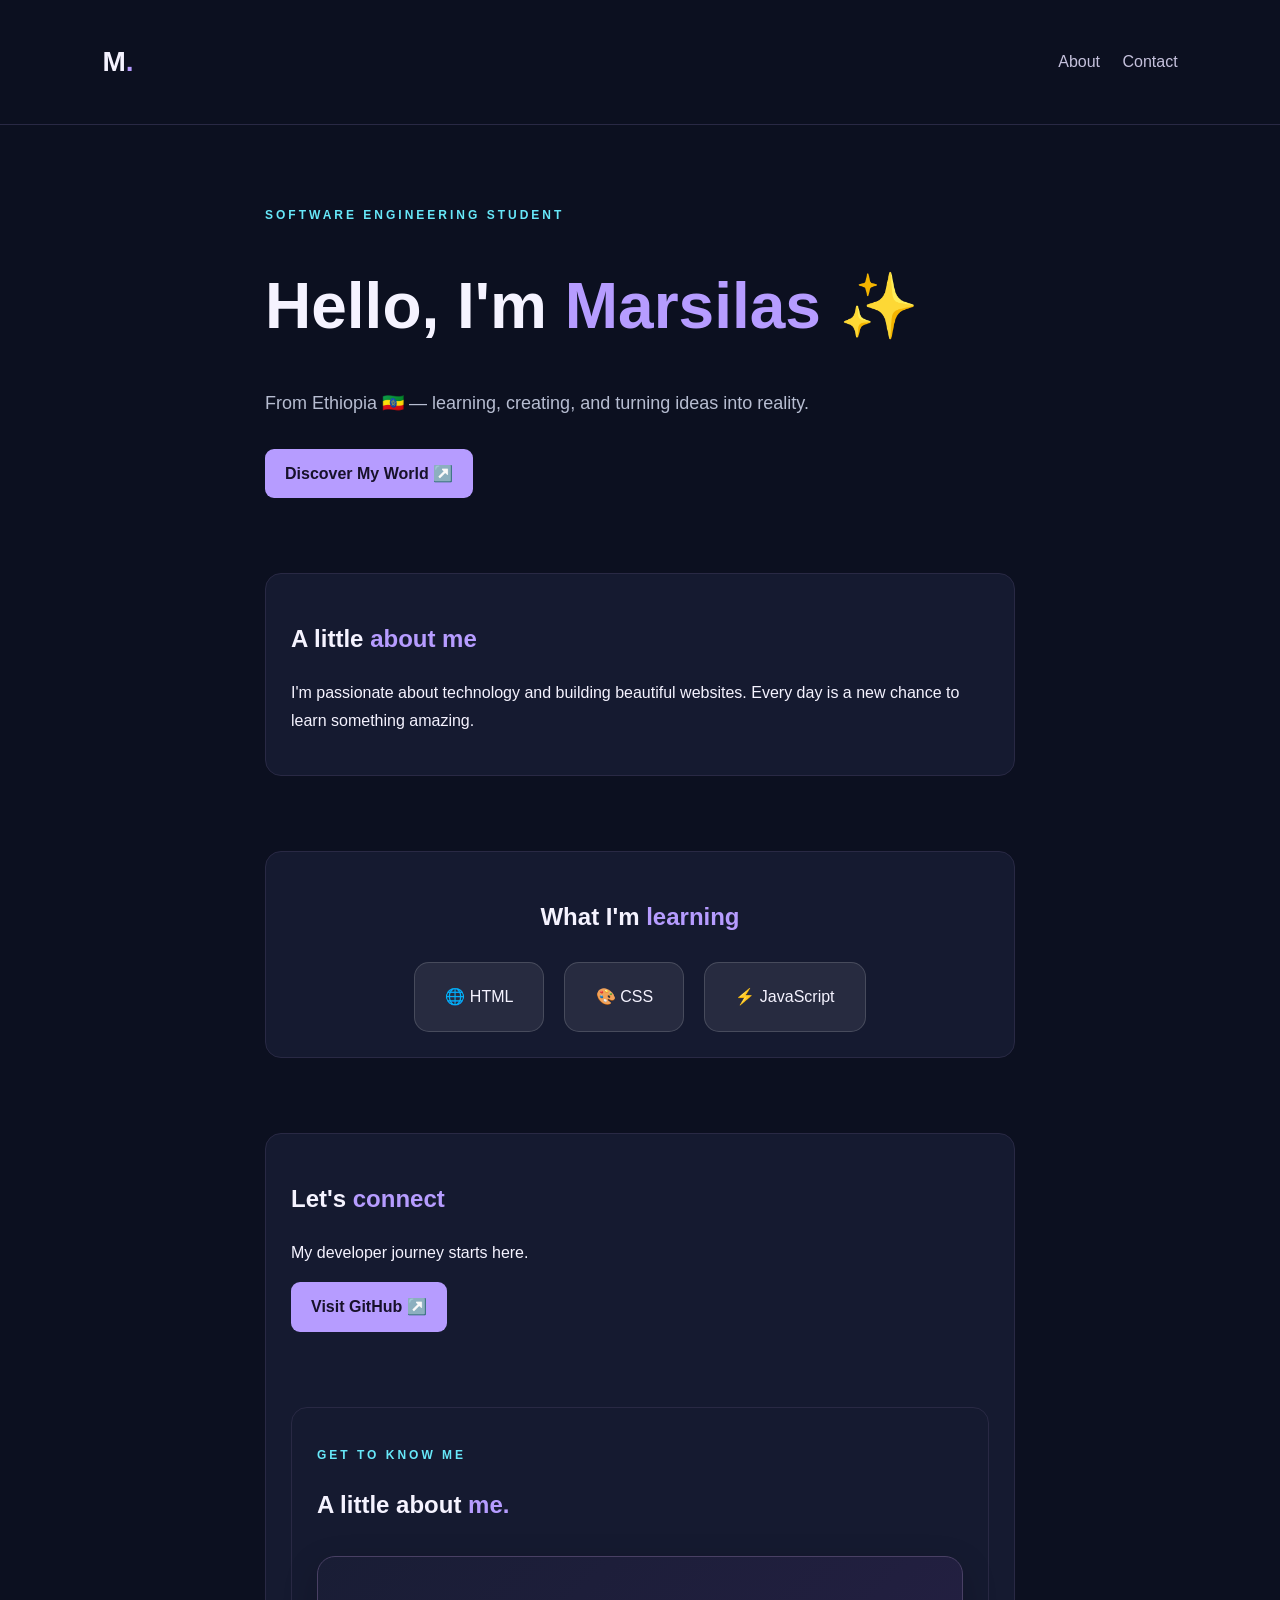
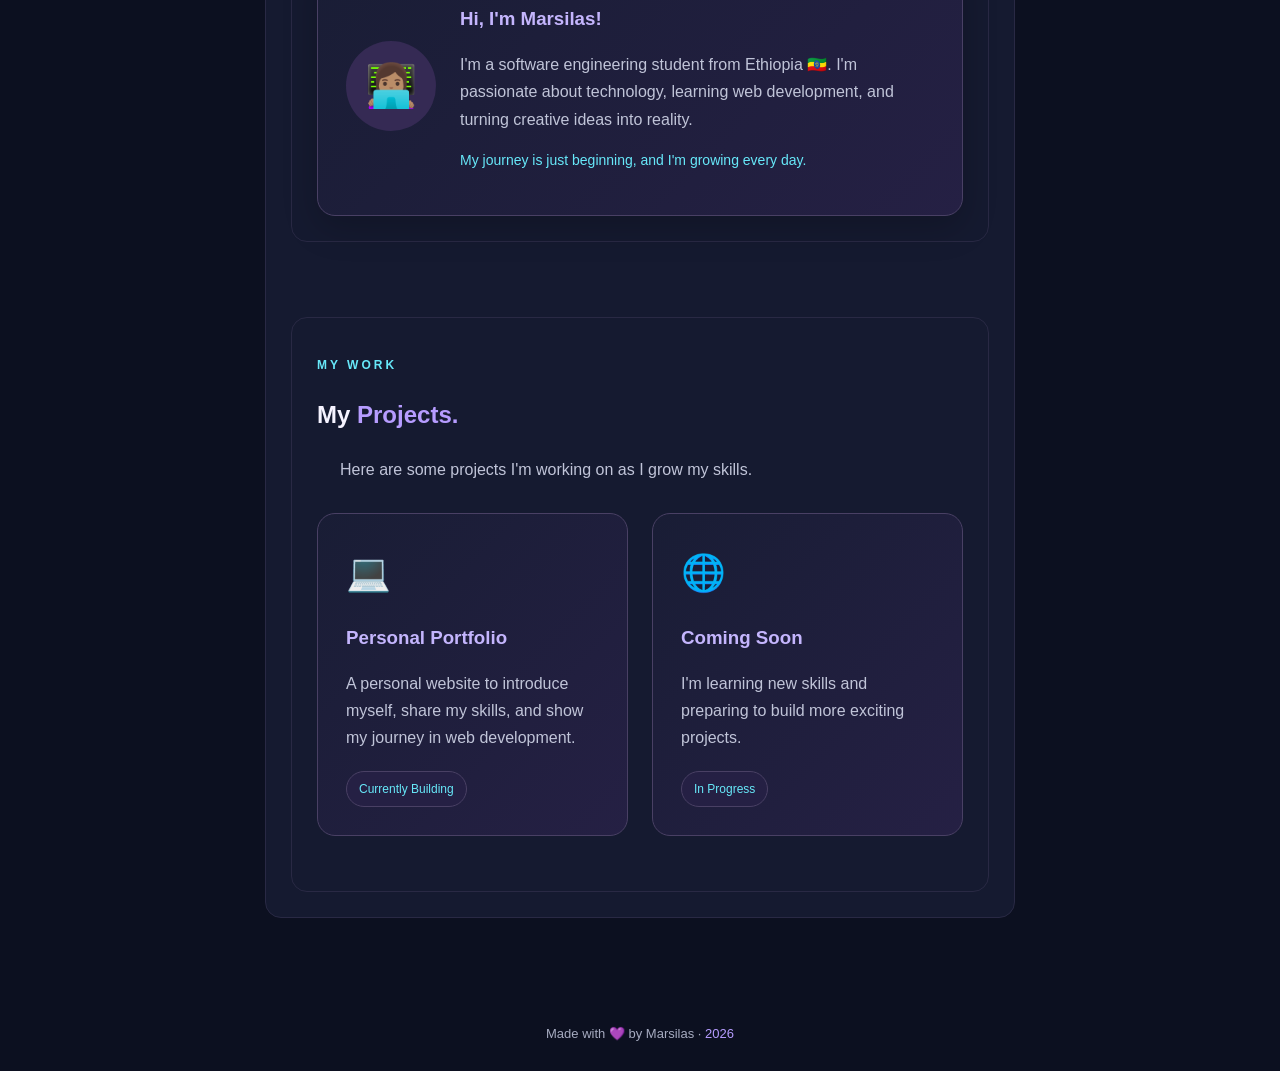
==== index.html @ 1a70fd98 "day 4: improve skills section" ====
<!DOCTYPE html>
<html lang="en">
<head>
  <meta charset="UTF-8">
  <meta name="viewport" content="width=device-width, initial-scale=1.0">
  <title>My Portfolio</title>
  <link rel="stylesheet" href="style.css">
  <script src="script.js" defer></script>
</head>
<body>
  <nav>
    <h2>M<span>.</span></h2>
    <div><a href="#about">About</a> <a href="#contact">Contact</a></div>
  </nav>

  <main>
    <p class="tag">SOFTWARE ENGINEERING STUDENT</p>
    <h1>Hello, I'm <span>Marsilas</span> ✨</h1>
    <p class="intro">From Ethiopia 🇪🇹 — learning, creating, and turning ideas into reality.</p>
    <a class="button" href="#about">Discover My World ↗️</a>

    <section id="about">
      <h2>A little <span>about me</span></h2>
      <p>I'm passionate about technology and building beautiful websites. Every day is a new chance to learn something amazing.</p>
    </section>

    <section id="skills">
      <h2>What I'm <span>learning</span></h2>
      <div class="skills">
        <div>🌐 HTML</div>
        <div>🎨 CSS</div>
        <div>⚡️ JavaScript</div>
      </div>
    </section>

    <section id="contact">
      <h2>Let's <span>connect</span></h2>
      <p>My developer journey starts here.</p>
      <a class="button" href="https://github.com/">Visit GitHub ↗️</a>
    
    <section class="section" id="about">
  <p class="tag">GET TO KNOW ME</p>
  <h2>A little about <span>me.</span></h2>

  <div class="about-card">
    <div class="profile-icon">👩🏽‍💻</div>

    <div>
      <h3>Hi, I'm Marsilas!</h3>
      <p>
        I'm a software engineering student from Ethiopia 🇪🇹.
        I'm passionate about technology, learning web development,
        and turning creative ideas into reality.
      </p>
      <p class="about-note">
        My journey is just beginning, and I'm growing every day.
      </p>
    </div>
  </div>
</section>
<section class="section" id="projects"> 
  <p class="tag">MY WORK</p>
  <h2>My <span>Projects.</span></h2>
  <p class="section-description">
    Here are some projects I'm working on as I grow my skills.
  </p>

  <div class="projects-container">
    <div class="project-card">
      <div class="project-icon">💻</div>
      <h3>Personal Portfolio</h3>
      <p>
        A personal website to introduce myself,
        share my skills, and show my journey in web development.
      </p>
      <span class="project-status">Currently Building</span>
    </div>

    <div class="project-card">
      <div class="project-icon">🌐</div>
      <h3>Coming Soon</h3>
      <p>
        I'm learning new skills and preparing
        to build more exciting projects.
      </p>
      <span class="project-status">In Progress</span>
    </div>
  </div>
</section>

  </main>

  <footer>Made with 💜 by Marsilas · <span id="year"></span></footer>
</body>
</html>
---- style.css ----
* { box-sizing: border-box; }

body {
  margin: 0;
  font-family: Arial, sans-serif;
  background: #0c1020;
  color: #f5f3ff;
  line-height: 1.7;
}

nav {
  display: flex;
  justify-content: space-between;
  align-items: center;
  padding: 15px 8%;
  border-bottom: 1px solid #292944;
}

nav h2 { font-size: 28px; }
nav a { color: #c5c1dc; margin-left: 18px; text-decoration: none; }

span { color: #b69cff; }

main {
  max-width: 800px;
  margin: 80px auto;
  padding: 0 25px;
}

.tag {
  color: #67e8f9;
  letter-spacing: 3px;
  font-size: 12px;
  font-weight: bold;
}

h1 { font-size: clamp(38px, 7vw, 64px); line-height: 1.2; }

.intro { color: #b7bdd1; font-size: 18px; margin-bottom: 30px; }

.button {
  display: inline-block;
  background: #b69cff;
  color: #17112a;
  padding: 11px 20px;
  border-radius: 9px;
  text-decoration: none;
  font-weight: bold;
}

section {
  margin-top: 75px;
  padding: 25px;
  background: #151a30;
  border: 1px solid #292944;
  border-radius: 16px;
}

.skills { display: flex; flex-wrap: wrap; gap: 12px; }

.skills div {
  background: #25223f;
  padding: 12px 18px;
  border-radius: 10px;
}

footer {
  text-align: center;
  padding: 25px;
  color: #a6abc0;
  font-size: 13px;
}

a:hover { opacity: 0.8; }

@media (max-width: 480px) {
  nav { padding: 12px 5%; }
  nav a { margin-left: 8px; }
  main { margin-top: 55px; }
}
.about-card {
  display: flex;
  align-items: center;
  gap: 24px;
  max-width: 720px;
  margin: 30px auto 0;
  padding: 28px;
  text-align: left;
  background: linear-gradient(135deg, #191d35, #252044);
  border: 1px solid #494064;
  border-radius: 18px;
  box-shadow: 0 12px 35px #0003;
}

.profile-icon {
  min-width: 90px;
  height: 90px;
  display: grid;
  place-items: center;
  background: #352a54;
  border-radius: 50%;
  font-size: 42px;
}

.about-card h3 {
  margin-bottom: 10px;
  color: #c4b5fd;
}

.about-card p {
  color: #c0c4d8;
}

.about-card .about-note {
  margin-top: 12px;
  color: #67e8f9;
  font-size: 14px;
}

@media (max-width: 500px) {
  .about-card {
    flex-direction: column;
    text-align: center;
    padding: 22px;
  }
}
/* Day 3: Projects Section */

.section-description {
  color: #c0c4d8;
  max-width: 600px;
  margin: 15px auto 30px;
  line-height: 1.7;
}

.projects-container {
  display: grid;
  grid-template-columns: repeat(2, minmax(0, 1fr));
  gap: 24px;
  max-width: 900px;
  margin: 30px auto;
}

.project-card {
  background: linear-gradient(135deg, #191d35, #252044);
  border: 1px solid #494064;
  border-radius: 18px;
  padding: 28px;
  text-align: left;
  transition: transform 0.3s ease, border-color 0.3s ease;
}

.project-card:hover {
  transform: translateY(-5px);
  border-color: #a78bfa;
}

.project-icon {
  font-size: 36px;
  margin-bottom: 18px;
}

.project-card h3 {
  color: #c4b5fd;
  margin-bottom: 12px;
}

.project-card p {
  color: #c0c4d8;
  line-height: 1.7;
  margin-bottom: 20px;
}

.project-status {
  display: inline-block;
  color: #67e8f9;
  background: #252044;
  border: 1px solid #494064;
  border-radius: 20px;
  padding: 7px 12px;
  font-size: 12px;
}
@media (max-width: 600px) {
  .projects-container {
    grid-template-columns: 1fr;
  }
}
/* Day 4: Skills Section */
#skills {
    text-align: center;
}

#skills h2 {
    margin-bottom: 25px;
}

.skills {
    display: flex;
    justify-content: center;
    flex-wrap: wrap;
    gap: 20px;
    margin-top: 25px;
}

.skills div {
    background: rgba(255, 255, 255, 0.08);
    border: 1px solid rgba(255, 255, 255, 0.15);
    border-radius: 15px;
    padding: 20px 30px;
    min-width: 120px;
    transition: transform 0.3s ease, background 0.3s ease;
}

.skills div:hover {
    transform: translateY(-5px);
    background: rgba(150, 100, 255, 0.2);
}
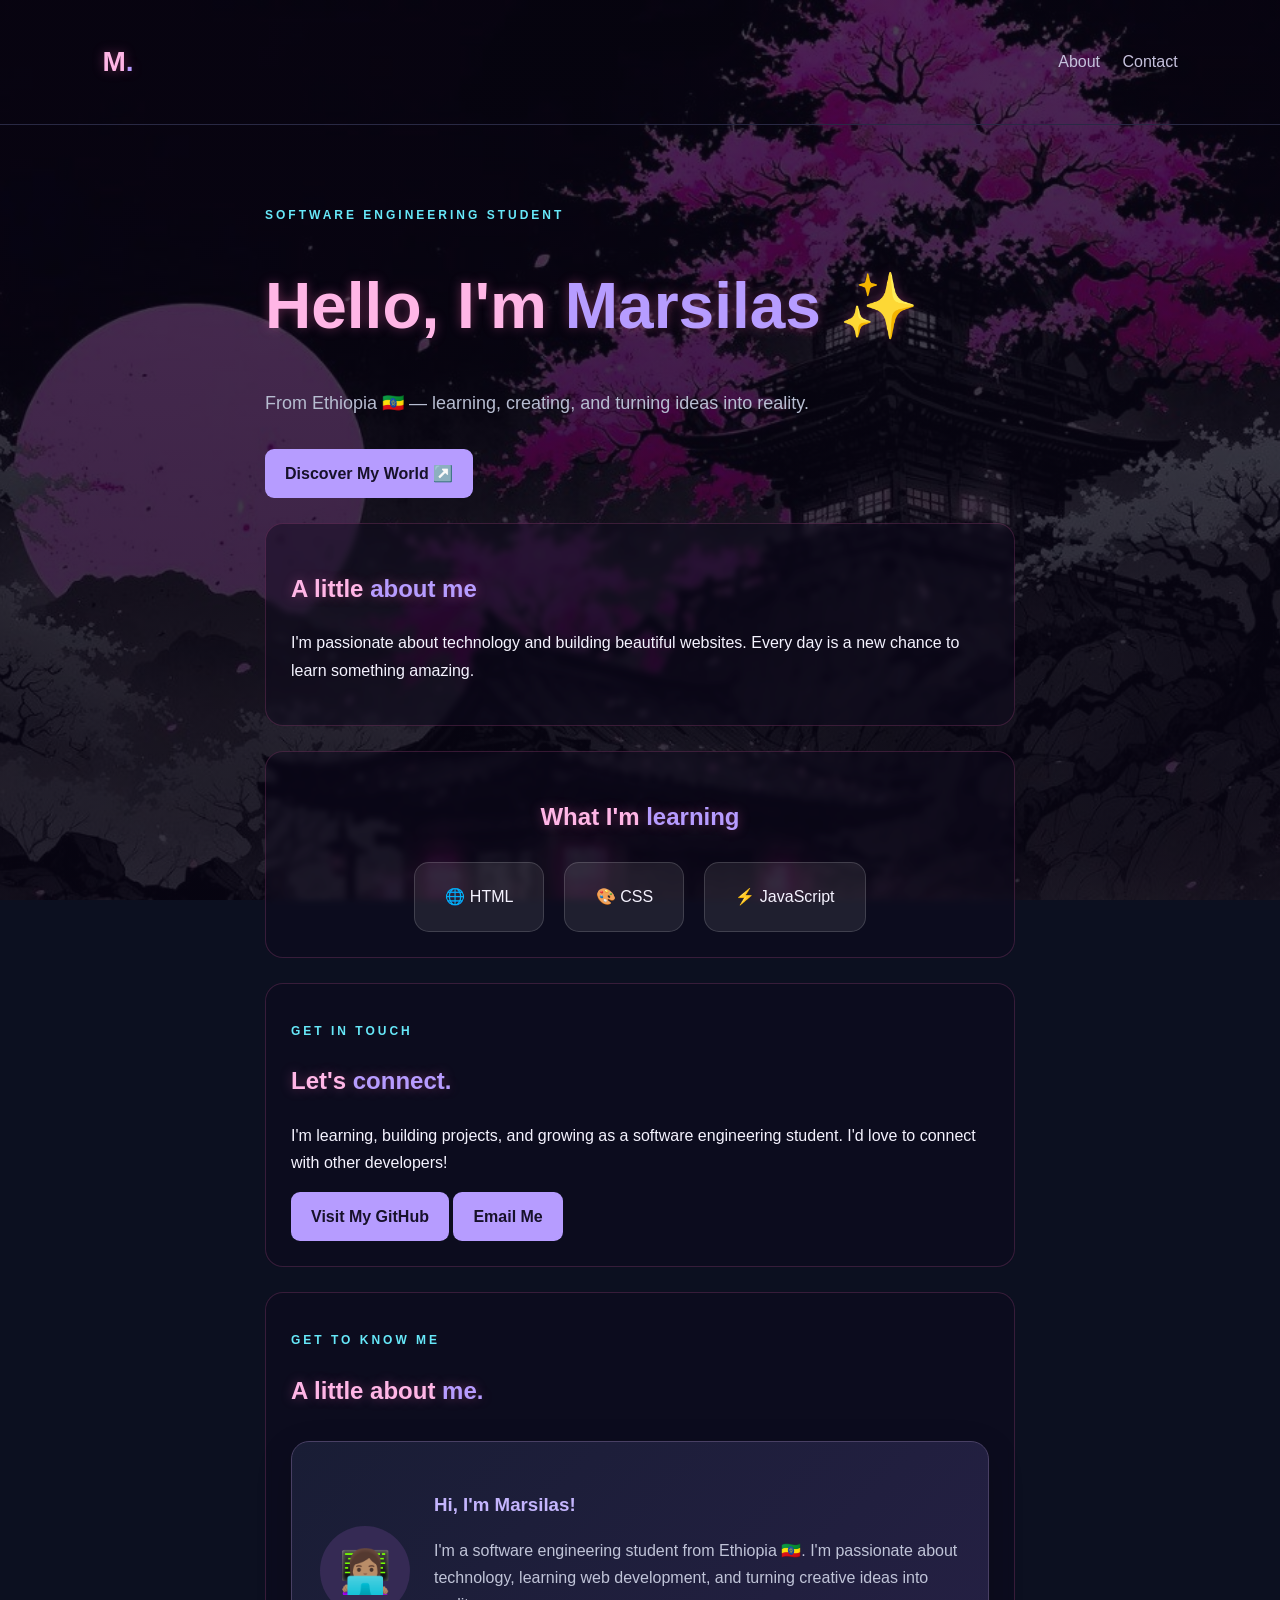
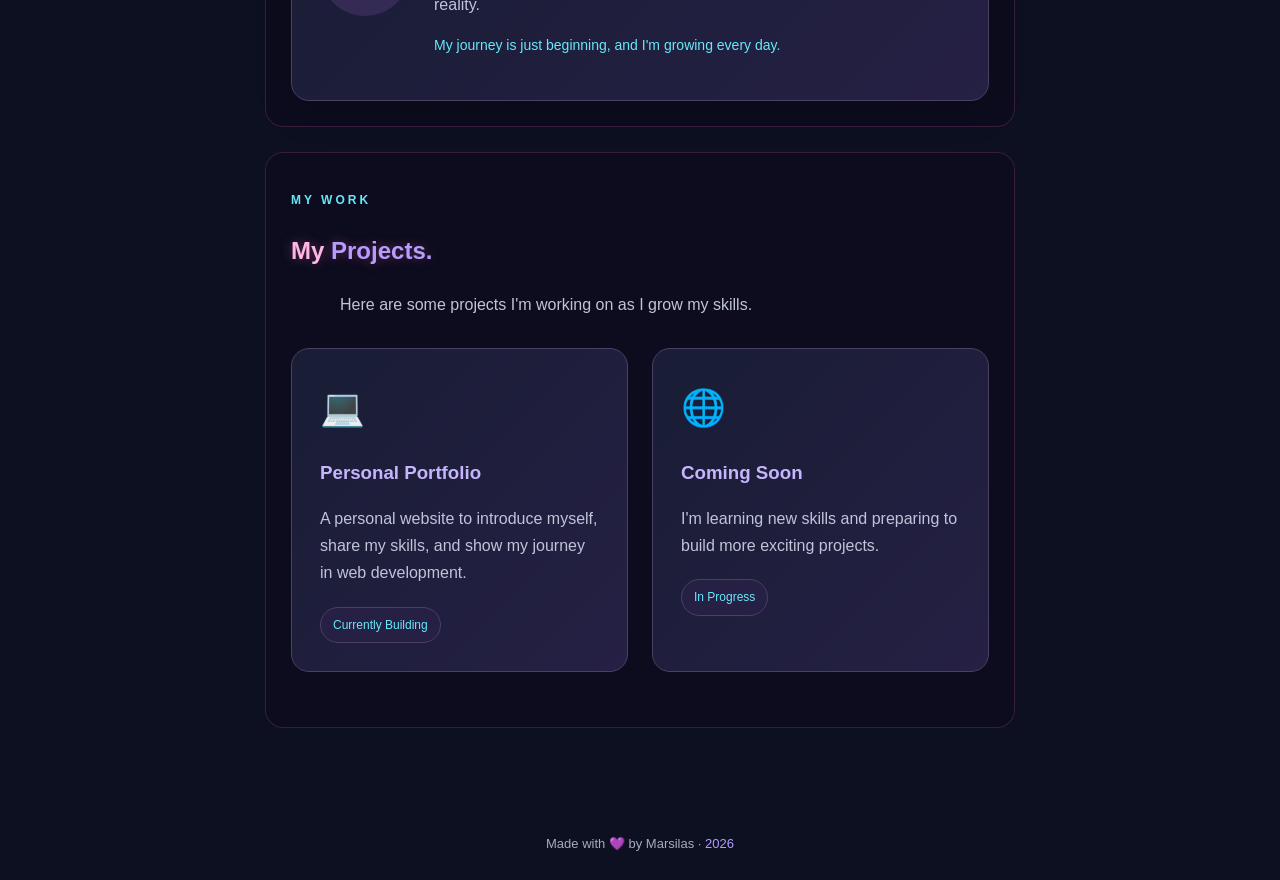
==== commit a0a46c0d: "improve contact section" ====
--- a/index.html
+++ b/index.html
@@ -33,11 +33,30 @@
       </div>
     </section>
 
-    <section id="contact">
-      <h2>Let's <span>connect</span></h2>
-      <p>My developer journey starts here.</p>
-      <a class="button" href="https://github.com/">Visit GitHub ↗️</a>
-    
+   
+<section id="contact">
+    <p class="tag">GET IN TOUCH</p>
+    <h2>Let's <span>connect.</span></h2>
+    <p>
+        I'm learning, building projects, and growing as a software
+        engineering student. I'd love to connect with other developers!
+    </p>
+
+    <div class="contact-buttons">
+        <a class="button"
+           href="https://github.com/marsilasendelibu622-oss"
+           target="_blank"
+           rel="noopener noreferrer">
+            Visit My GitHub
+        </a>
+
+        <a class="button"
+           href="mailto:marsilasrndelibu622@gmail.com">
+            Email Me
+        </a>
+    </div>
+</section>
+
     <section class="section" id="about">
   <p class="tag">GET TO KNOW ME</p>
   <h2>A little about <span>me.</span></h2>
--- a/style.css
+++ b/style.css
@@ -3,11 +3,17 @@
 body {
   margin: 0;
   font-family: Arial, sans-serif;
-  background: #0c1020;
+  background-color: #0c1020;
+  background-image:
+    linear-gradient(rgba(8, 5, 20, 0.72), rgba(8, 5, 20, 0.82)),
+    url("ii.jpg");
+  background-size: cover;
+  background-position: center;
+  background-attachment: fixed;
+  background-repeat: no-repeat;
   color: #f5f3ff;
   line-height: 1.7;
-}
-
+} 
 nav {
   display: flex;
   justify-content: space-between;
@@ -214,4 +220,18 @@
 .skills div:hover {
     transform: translateY(-5px);
     background: rgba(150, 100, 255, 0.2);
+}
+/* Day 5: Pink Moon Theme */
+section {
+    background: rgba(15, 10, 30, 0.45);
+    border: 1px solid rgba(255, 105, 180, 0.18);
+    border-radius: 18px;
+    padding: 25px;
+    margin: 25px auto;
+    backdrop-filter: blur(3px);
+}
+
+h1, h2 {
+    color: #ffb6e6;
+    text-shadow: 0 0 12px rgba(255, 105, 180, 0.35);
 }
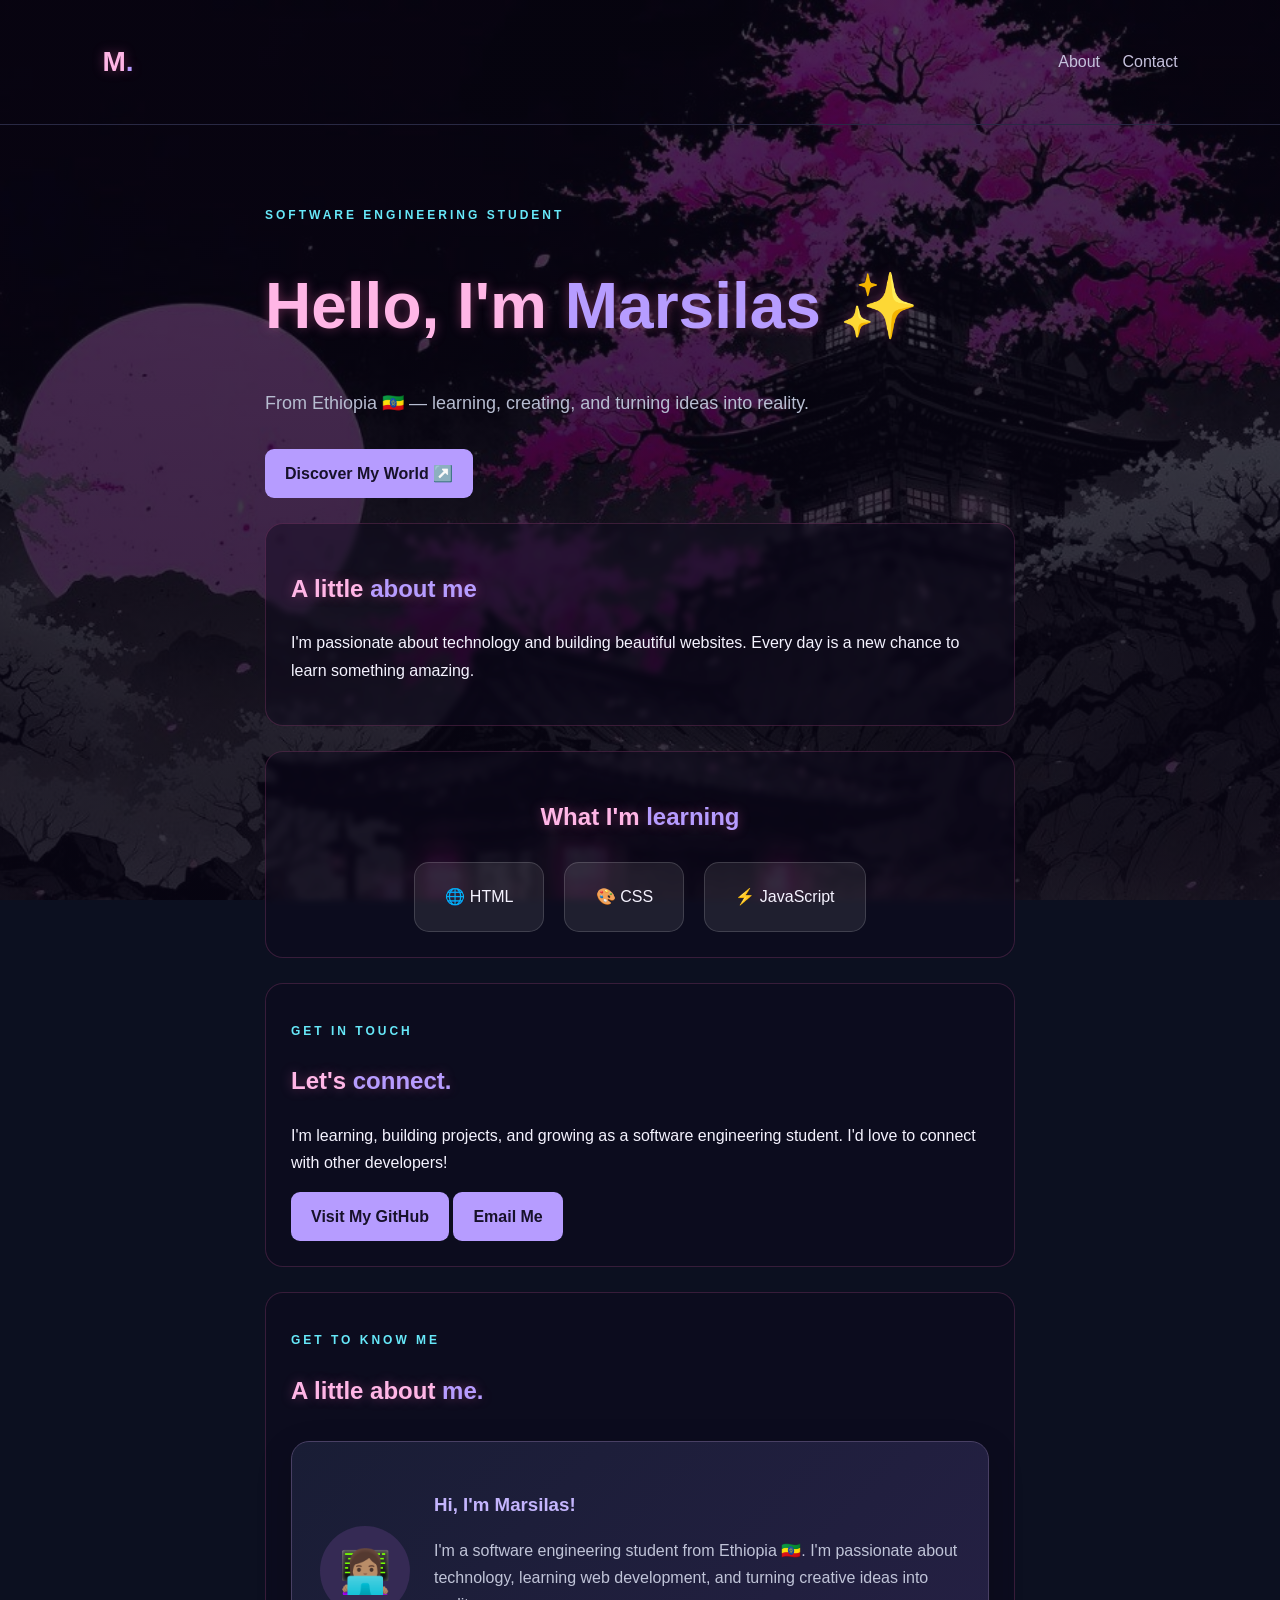
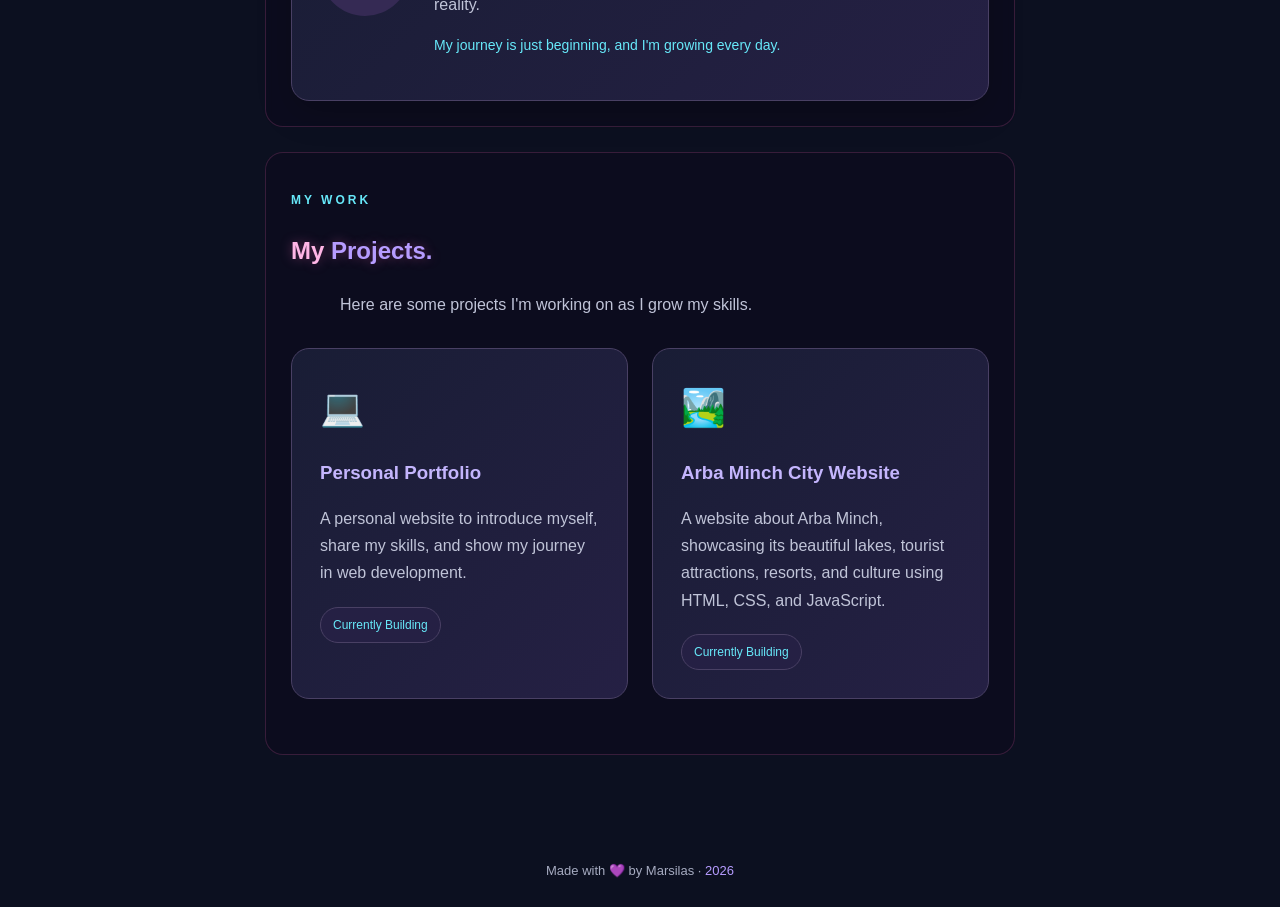
==== commit a2b2a757: "add arbaminch project to portfolio" ====
--- a/index.html
+++ b/index.html
@@ -15,7 +15,8 @@
 
   <main>
     <p class="tag">SOFTWARE ENGINEERING STUDENT</p>
-    <h1>Hello, I'm <span>Marsilas</span> ✨</h1>
+    <h1>Hello, I'm <span>Marsilas </span> </span> ✨</h1>
+   
     <p class="intro">From Ethiopia 🇪🇹 — learning, creating, and turning ideas into reality.</p>
     <a class="button" href="#about">Discover My World ↗️</a>
 
@@ -51,8 +52,7 @@
         </a>
 
         <a class="button"
-           href="mailto:marsilasrndelibu622@gmail.com">
-            Email Me
+          <a href="mailto:marsilasendelibu622@email.com">Email Me</a>
         </a>
     </div>
 </section>
@@ -95,16 +95,17 @@
       <span class="project-status">Currently Building</span>
     </div>
 
-    <div class="project-card">
-      <div class="project-icon">🌐</div>
-      <h3>Coming Soon</h3>
-      <p>
-        I'm learning new skills and preparing
-        to build more exciting projects.
-      </p>
-      <span class="project-status">In Progress</span>
-    </div>
-  </div>
+    
+<div class="project-card">
+  <div class="project-icon">🏞️</div>
+  <h3>Arba Minch City Website</h3>
+  <p>
+    A website about Arba Minch, showcasing its
+    beautiful lakes, tourist attractions, resorts,
+    and culture using HTML, CSS, and JavaScript.
+  </p>
+  <span class="project-status">Currently Building</span>
+</div>
 </section>
 
   </main>
--- a/style.css
+++ b/style.css
@@ -234,4 +234,25 @@
 h1, h2 {
     color: #ffb6e6;
     text-shadow: 0 0 12px rgba(255, 105, 180, 0.35);
-}+}
+
+/* Day 7: Mobile-friendly design */
+@media (max-width: 768px) {
+    nav {
+        flex-wrap: wrap;
+        gap: 10px;
+    }
+
+    section {
+        padding: 40px 15px;
+    }
+
+    h1 {
+        font-size: 2rem;
+    }
+
+    .project-container,
+    .skills-container {
+        grid-template-columns: 1fr;
+    }
+}
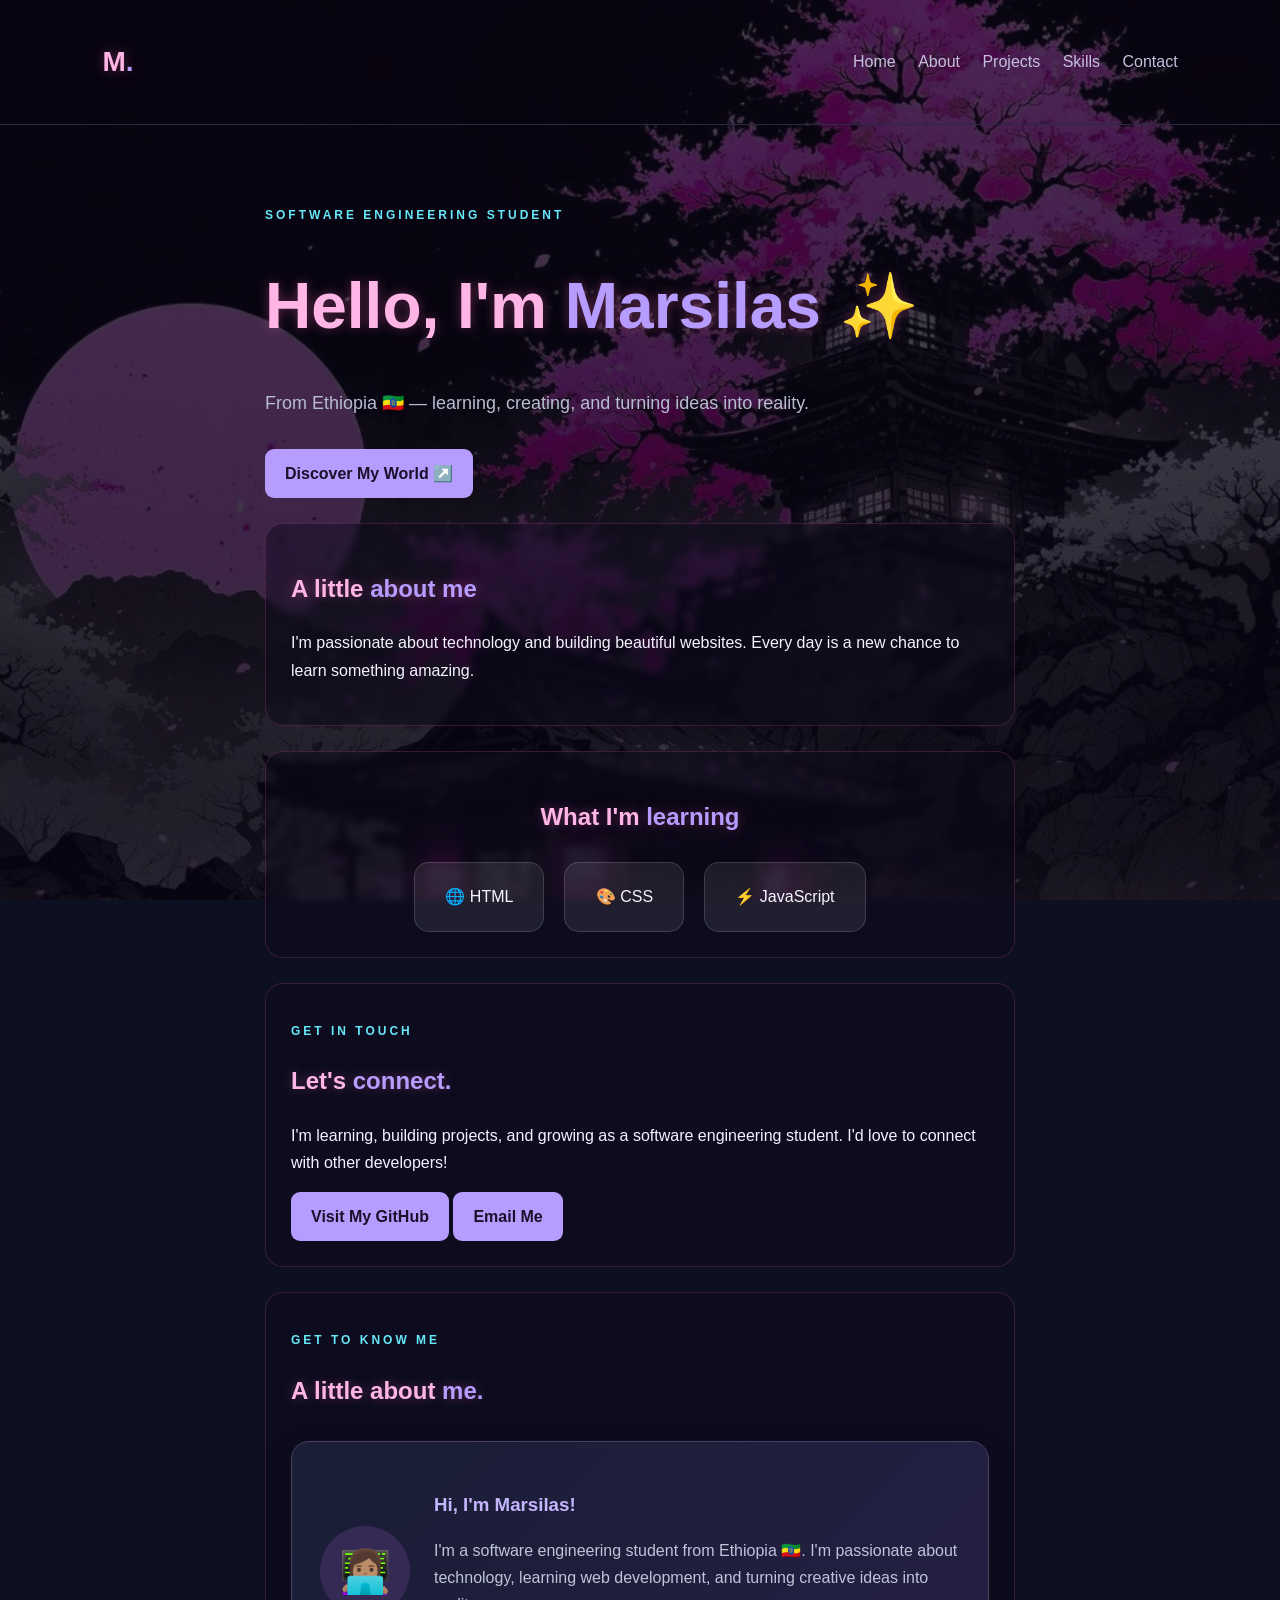
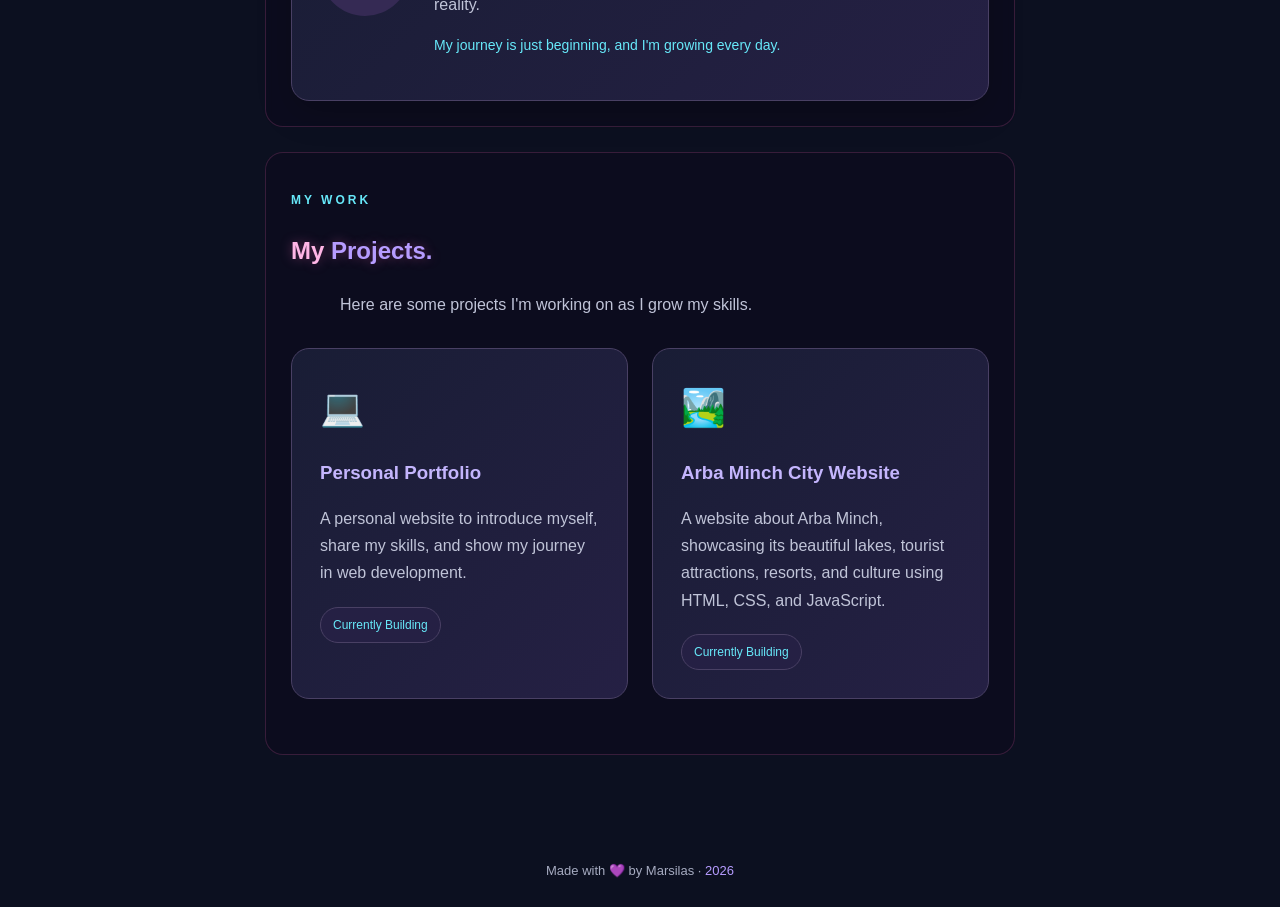
==== commit 74bb5bd7: "add separate portfolio pages" ====
--- a/index.html
+++ b/index.html
@@ -7,11 +7,20 @@
   <link rel="stylesheet" href="style.css">
   <script src="script.js" defer></script>
 </head>
+  
 <body>
-  <nav>
+<nav>
     <h2>M<span>.</span></h2>
-    <div><a href="#about">About</a> <a href="#contact">Contact</a></div>
-  </nav>
+    <div>
+        <a href="index.html">Home</a>
+        <a href="about.html">About</a>
+        <a href="projects.html">Projects</a>
+        <a href="skills.html">Skills</a>
+        <a href="contact.html">Contact</a>
+    </div>
+</nav>
+
+
 
   <main>
     <p class="tag">SOFTWARE ENGINEERING STUDENT</p>
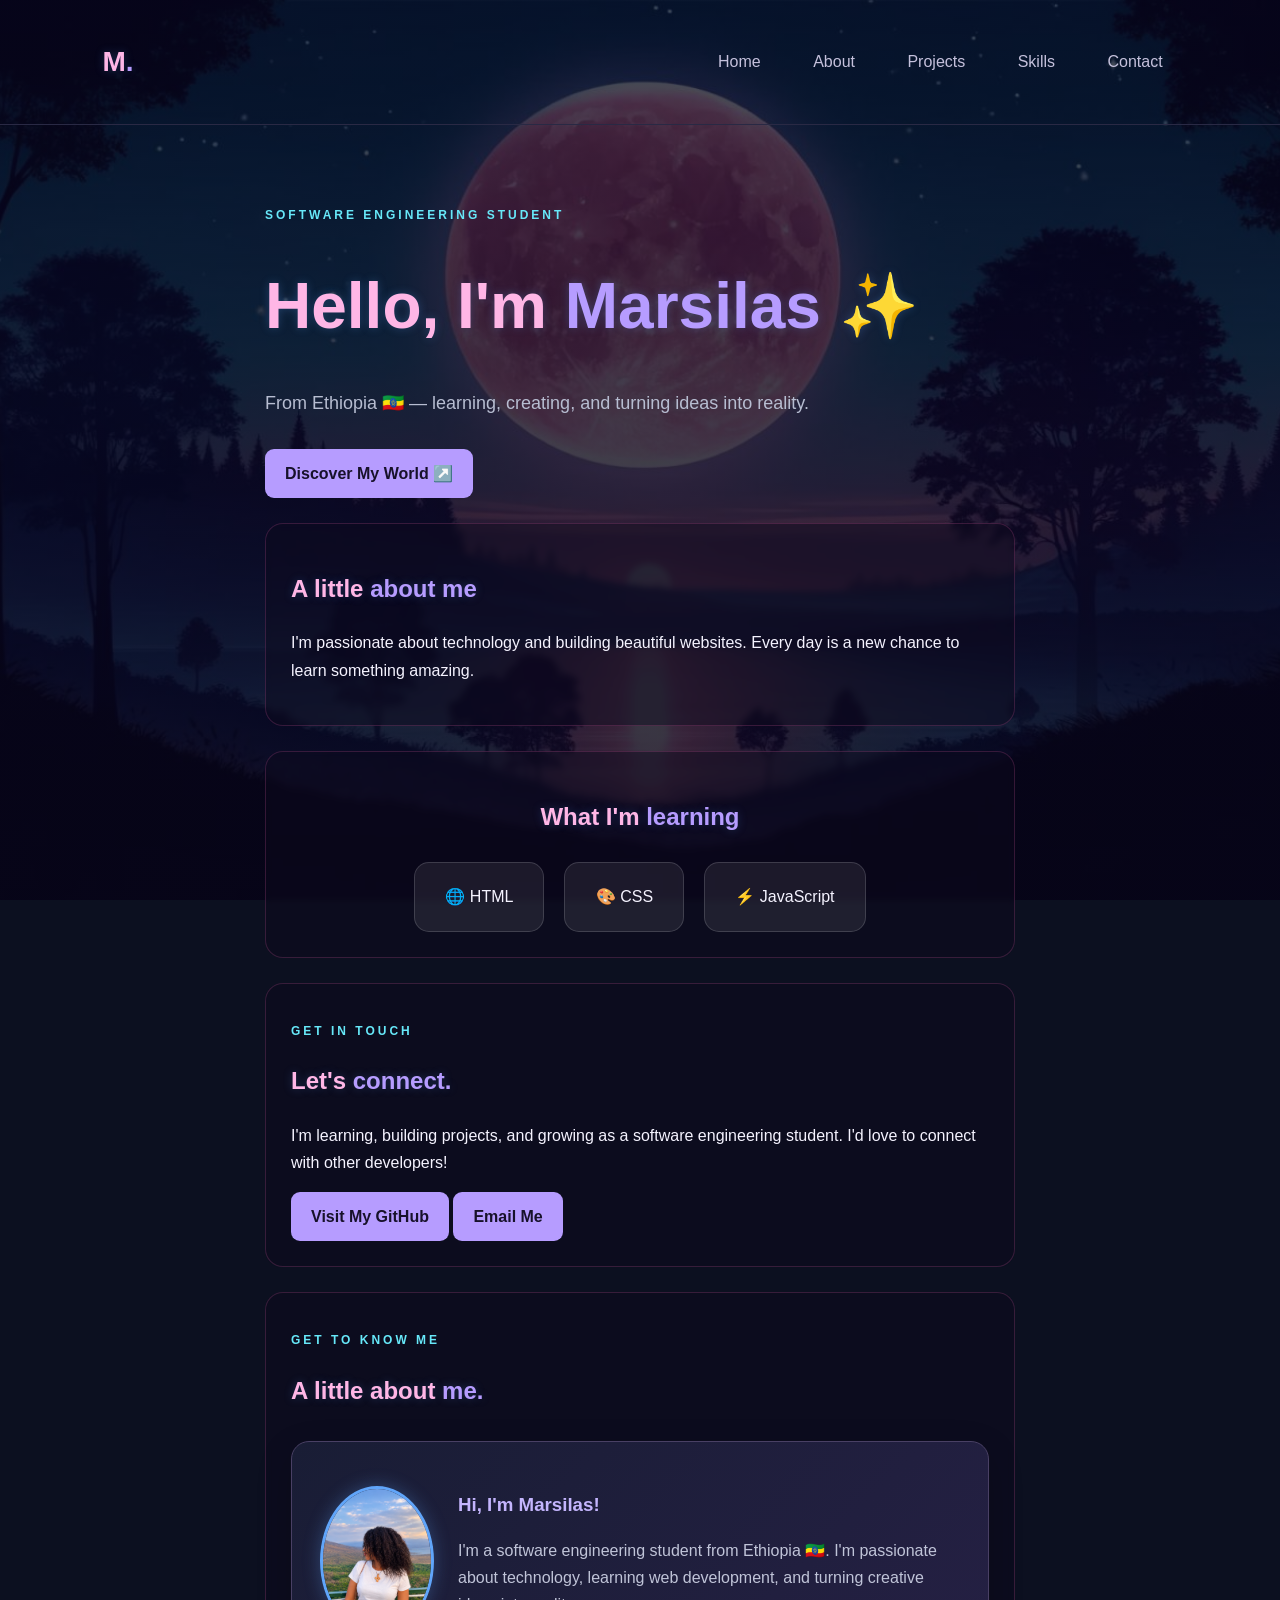
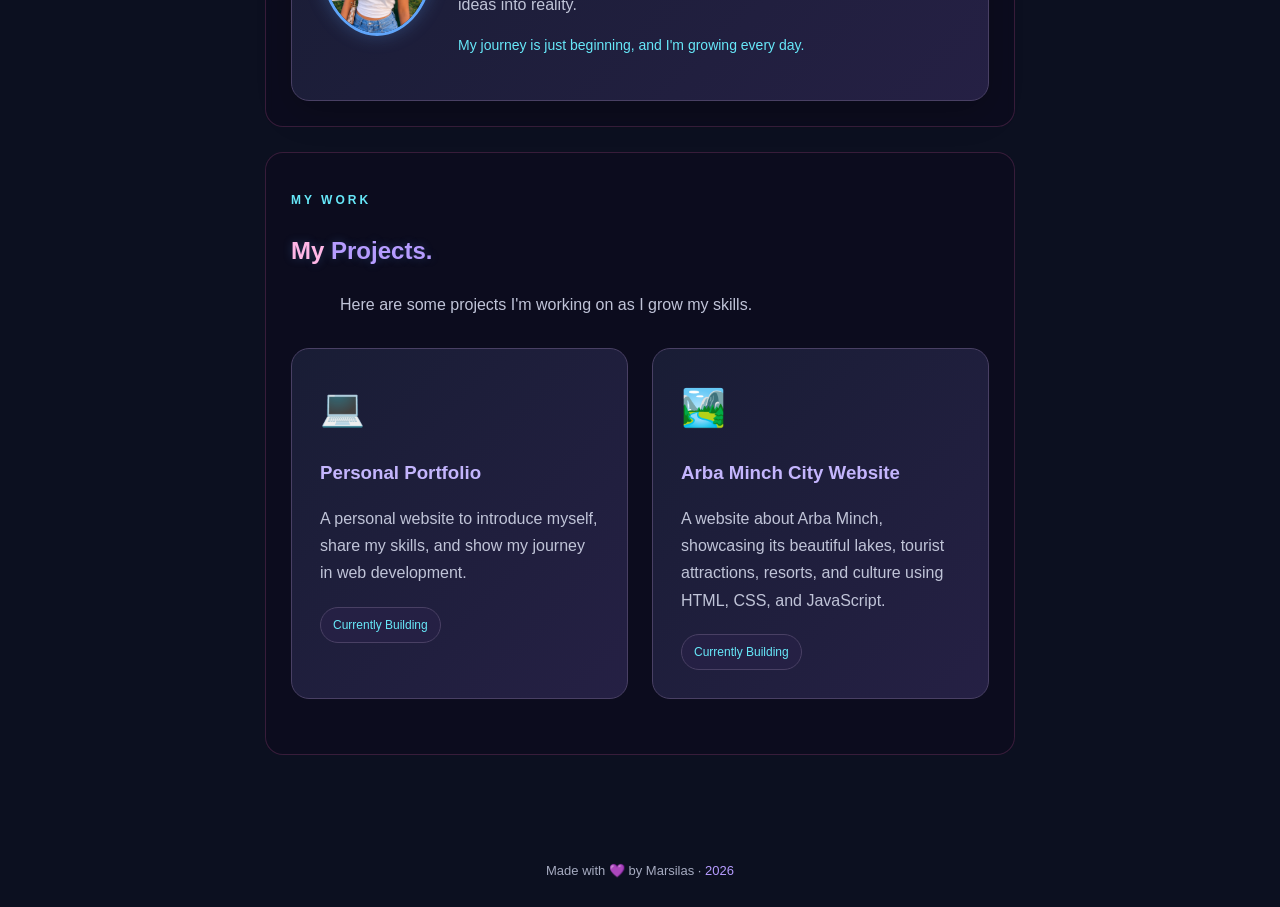
==== commit 5359e35d: "add separate portfolio pages" ====
--- a/index.html
+++ b/index.html
@@ -71,8 +71,7 @@
   <h2>A little about <span>me.</span></h2>
 
   <div class="about-card">
-    <div class="profile-icon">👩🏽‍💻</div>
-
+   <img src="me.png" alt="Marsilas's profile photo" class="profile-photo">
     <div>
       <h3>Hi, I'm Marsilas!</h3>
       <p>
--- a/style.css
+++ b/style.css
@@ -6,7 +6,7 @@
   background-color: #0c1020;
   background-image:
     linear-gradient(rgba(8, 5, 20, 0.72), rgba(8, 5, 20, 0.82)),
-    url("ii.jpg");
+    url("moon.jfif");
   background-size: cover;
   background-position: center;
   background-attachment: fixed;
@@ -191,7 +191,6 @@
     grid-template-columns: 1fr;
   }
 }
-/* Day 4: Skills Section */
 #skills {
     text-align: center;
 }
@@ -256,3 +255,110 @@
         grid-template-columns: 1fr;
     }
 }
+
+/* Smooth scrolling */
+html {
+    scroll-behavior: smooth;
+}
+
+/* Smooth animation for all pages */
+body {
+    animation: pageFade 1s ease-in-out;
+}
+
+/* Page fade-in effect */
+@keyframes pageFade {
+    from {
+        opacity: 0;
+        transform: translateY(10px);
+    }
+    to {
+        opacity: 1;
+        transform: translateY(0);
+    }
+}
+/* Navigation link animation */
+nav a {
+    display: inline-block;
+    text-decoration: none;
+    padding: 10px 15px;
+    border-radius: 20px;
+    transition: all 0.3s ease;
+}
+nav a:hover {
+    color: #60a5fa;
+    background: rgba(96, 165, 250, 0.15);
+    transform: translateY(-3px);
+    box-shadow: 0 4px 12px rgba(96, 165, 250, 0.2);
+}
+
+/* Smooth button animation */
+button,
+.btn {
+    transition: transform 0.3s ease, box-shadow 0.3s ease;
+}
+
+button:hover,
+.btn:hover {
+    transform: translateY(-4px);
+    box-shadow: 0 5px 15px rgba(255, 143, 207, 0.4);
+}
+
+/* Project card hover animation */
+.project-card {
+    transition: transform 0.3s ease, box-shadow 0.3s ease;
+}
+
+.project-card:hover {
+    transform: translateY(-8px);
+    box-shadow: 0 10px 25px rgba(96, 165, 250, 0.25);
+}
+/* Soft pink heading glow */
+/* Subtle professional heading glow */
+h1, h2 {
+    text-shadow: 0 0 10px rgba(96, 165, 250, 0.25);
+}
+/* Profile photo */
+.profile-photo {
+    width: 150px;
+    height: 150px;
+    object-fit: cover;
+    object-position: center;
+    border-radius: 50%;
+    border: 3px solid #60a5fa;
+    box-shadow: 0 0 18px rgba(96, 165, 250, 0.3);
+    display: block;
+    margin: 0 auto 20px;
+}/* Mobile-friendly portfolio */
+@media (max-width: 600px) {
+    body {
+        padding: 10px;
+    }
+
+    nav {
+        display: flex;
+        flex-wrap: wrap;
+        justify-content: center;
+        gap: 5px;
+    }
+
+    nav a {
+        padding: 8px 10px;
+        font-size: 14px;
+    }
+
+    .about-card {
+        flex-direction: column;
+        text-align: center;
+    }
+
+    .profile-photo {
+        width: 120px;
+        height: 120px;
+    }
+
+    .project-card {
+        width: 100%;
+        box-sizing: border-box;
+    }
+}
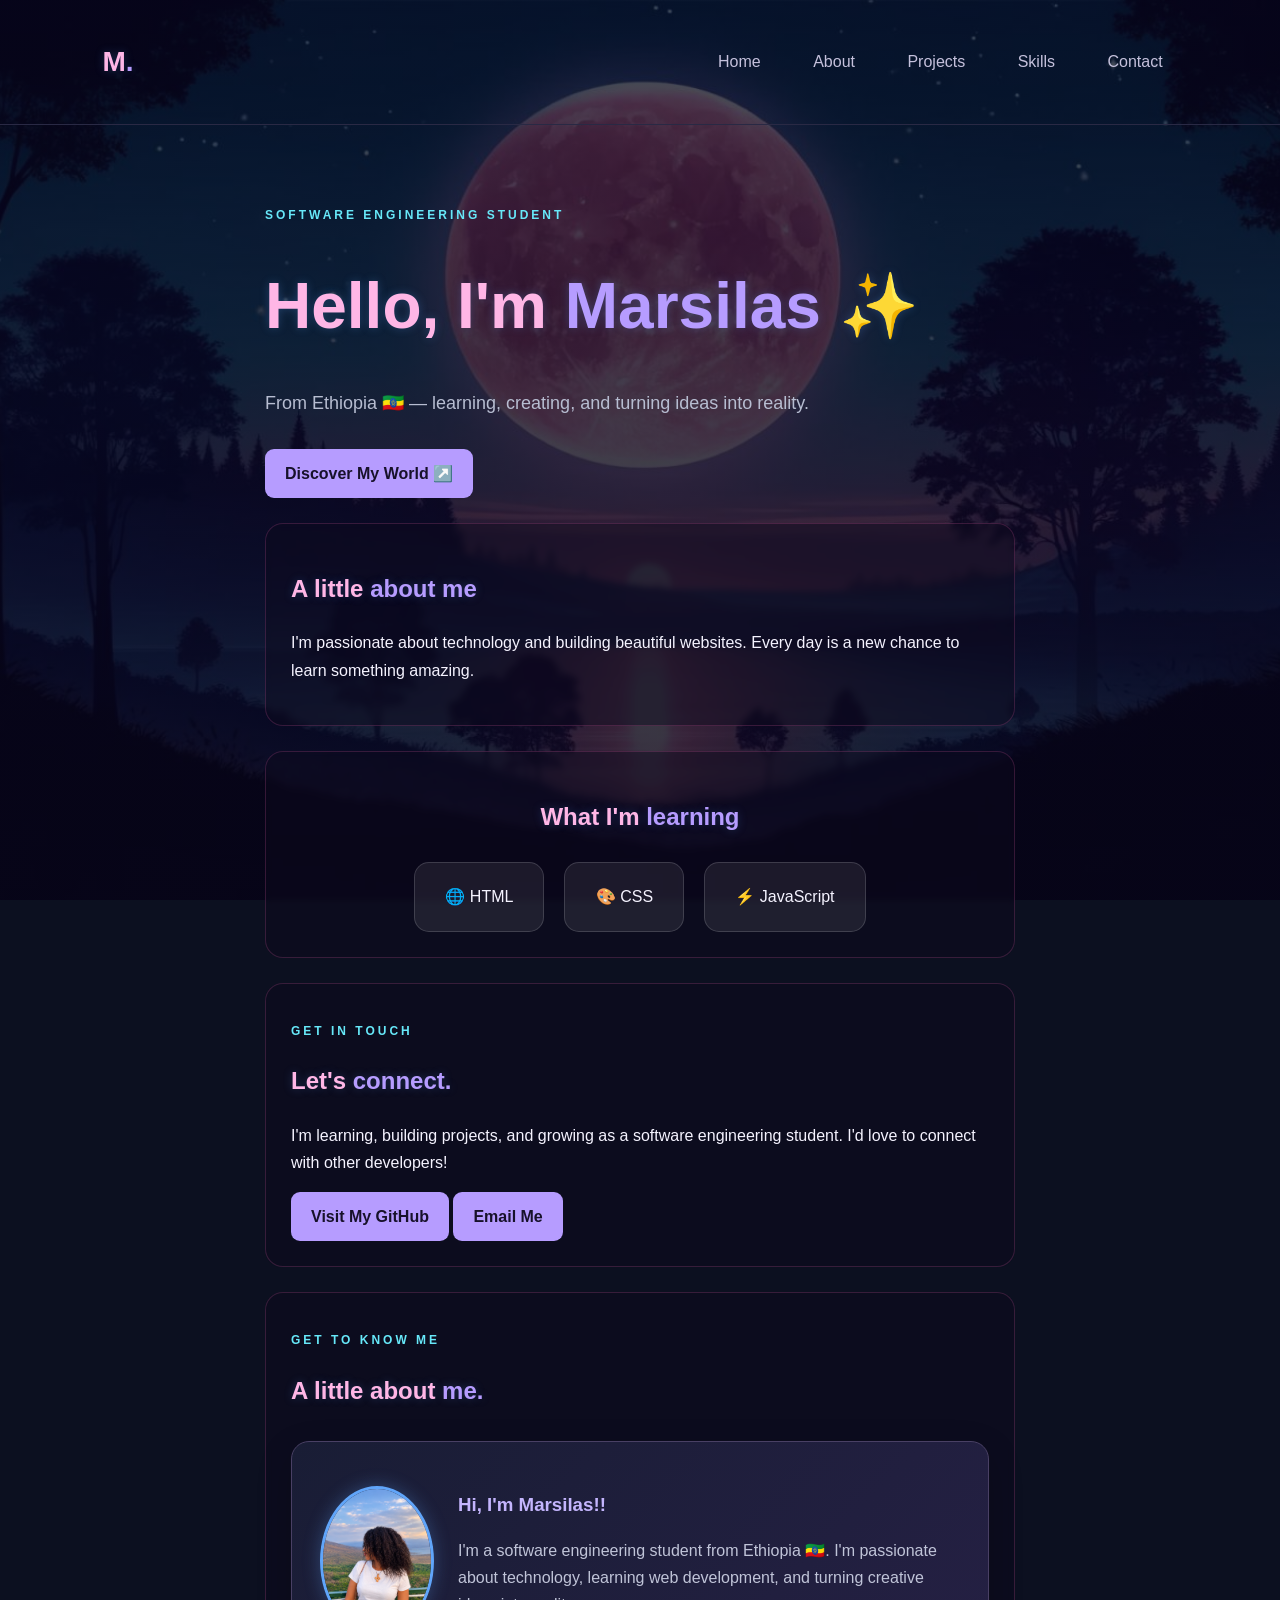
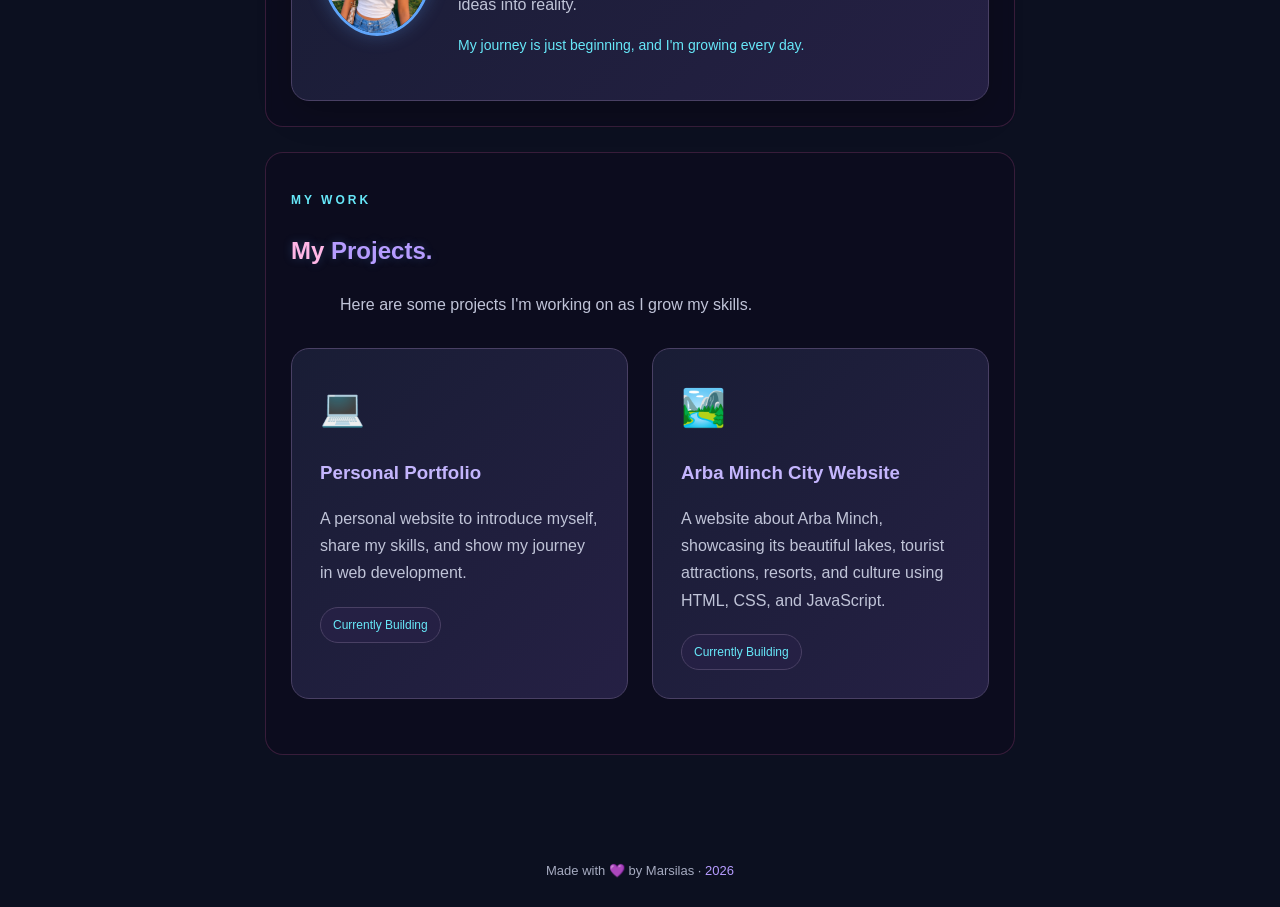
==== commit 4ddec4a3: "Improve portfolio styling & add profile photo" ====
--- a/index.html
+++ b/index.html
@@ -73,7 +73,7 @@
   <div class="about-card">
    <img src="me.png" alt="Marsilas's profile photo" class="profile-photo">
     <div>
-      <h3>Hi, I'm Marsilas!</h3>
+      <h3>Hi, I'm Marsilas!!</h3>
       <p>
         I'm a software engineering student from Ethiopia 🇪🇹.
         I'm passionate about technology, learning web development,
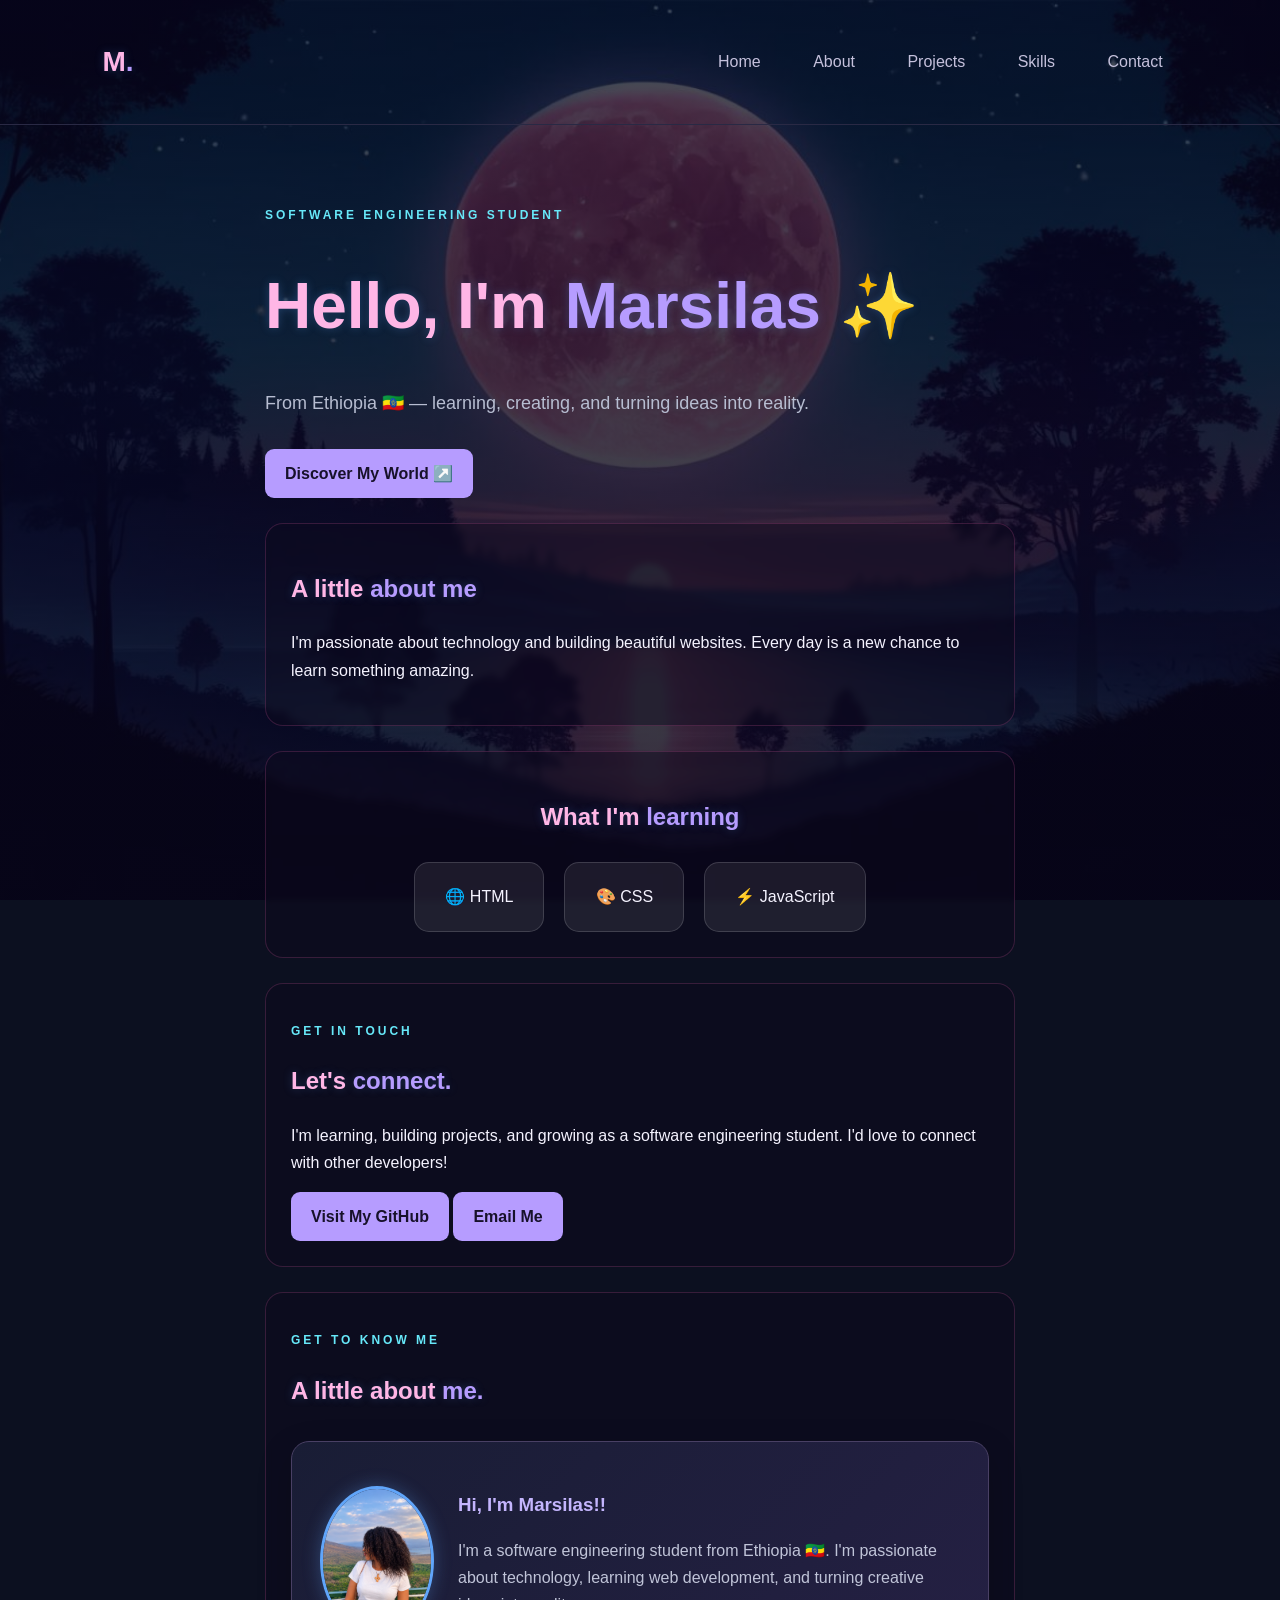
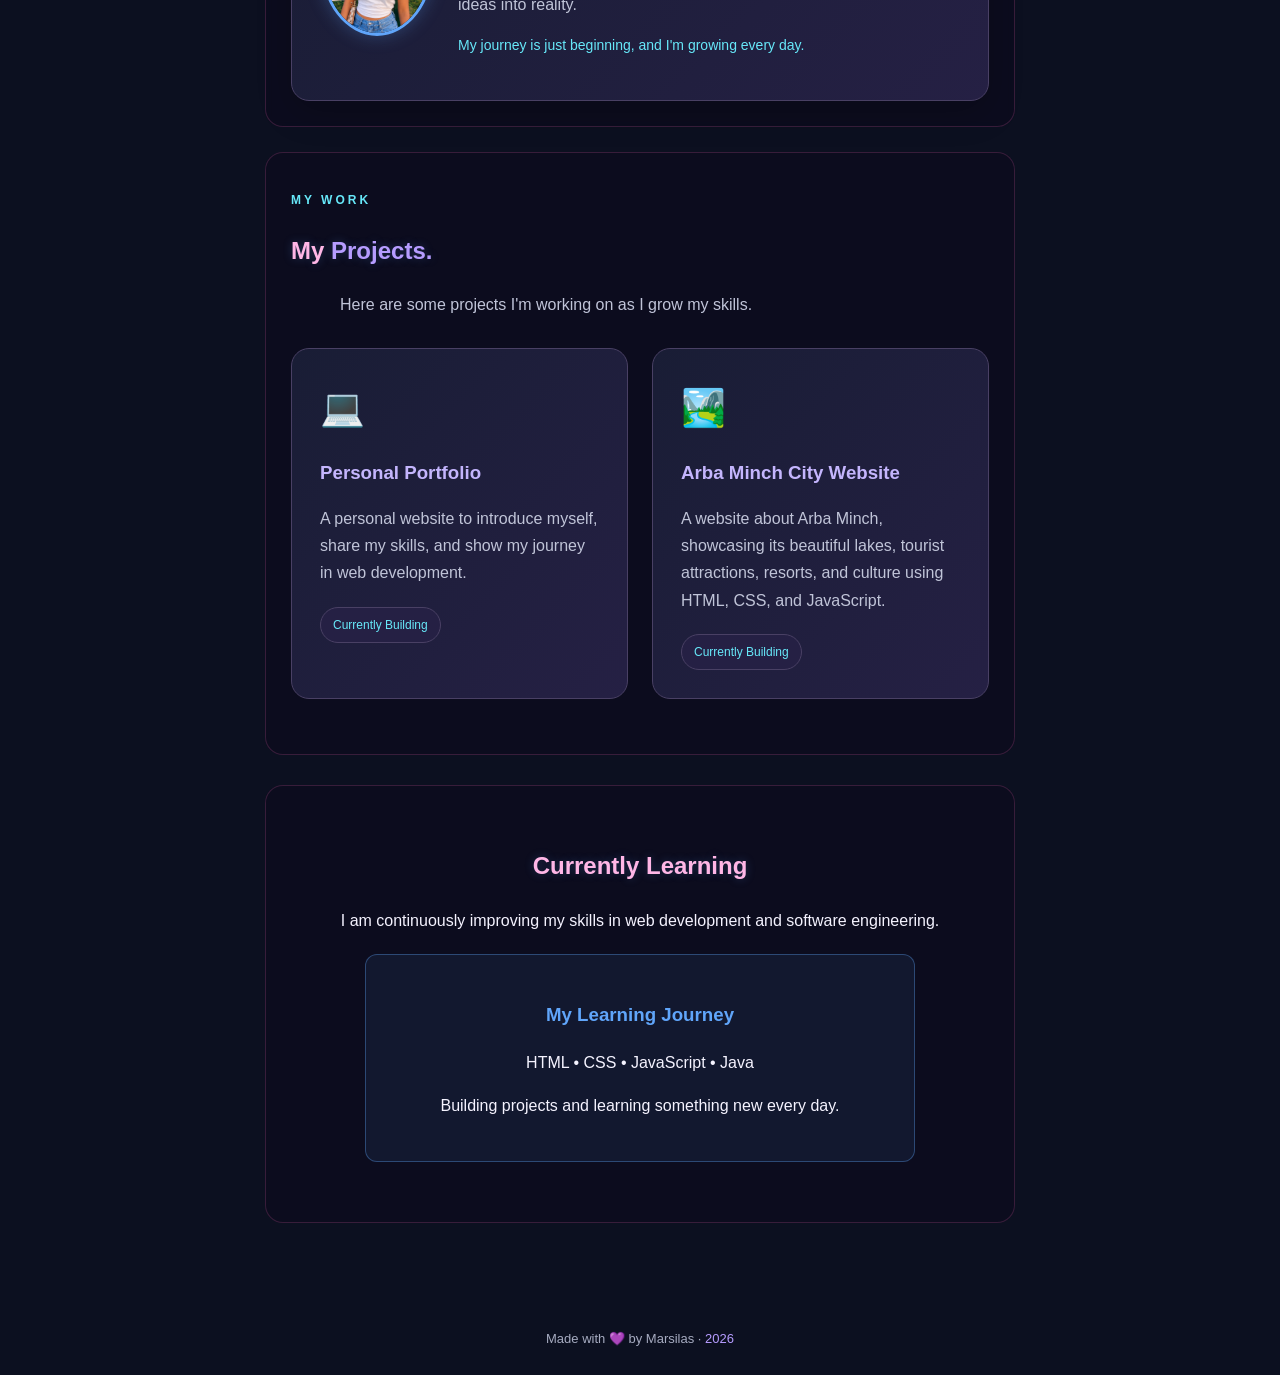
==== commit 2fb9416a: "Add currently learning section" ====
--- a/index.html
+++ b/index.html
@@ -19,9 +19,6 @@
         <a href="contact.html">Contact</a>
     </div>
 </nav>
-
-
-
   <main>
     <p class="tag">SOFTWARE ENGINEERING STUDENT</p>
     <h1>Hello, I'm <span>Marsilas </span> </span> ✨</h1>
@@ -115,6 +112,19 @@
   <span class="project-status">Currently Building</span>
 </div>
 </section>
+<section class="learning-section">
+    <h2>Currently Learning</h2>
+    <p>
+        I am continuously improving my skills in web development
+        and software engineering.
+    </p>
+
+    <div class="learning-card">
+        <h3>My Learning Journey</h3>
+        <p>HTML • CSS • JavaScript • Java</p>
+        <p>Building projects and learning something new every day.</p>
+    </div>
+</section>
 
   </main>
 
--- a/style.css
+++ b/style.css
@@ -361,4 +361,29 @@
         width: 100%;
         box-sizing: border-box;
     }
+}
+/* Currently Learning section */
+.learning-section {
+    text-align: center;
+    padding: 40px 20px;
+    margin: 30px auto;
+}
+
+.learning-card {
+    max-width: 550px;
+    margin: 20px auto;
+    padding: 25px;
+    border: 1px solid rgba(96, 165, 250, 0.35);
+    border-radius: 12px;
+    background: rgba(96, 165, 250, 0.08);
+    transition: 0.3s ease;
+}
+
+.learning-card:hover {
+    transform: translateY(-5px);
+    box-shadow: 0 8px 20px rgba(37, 99, 235, 0.2);
+}
+
+.learning-card h3 {
+    color: #60a5fa;
 }
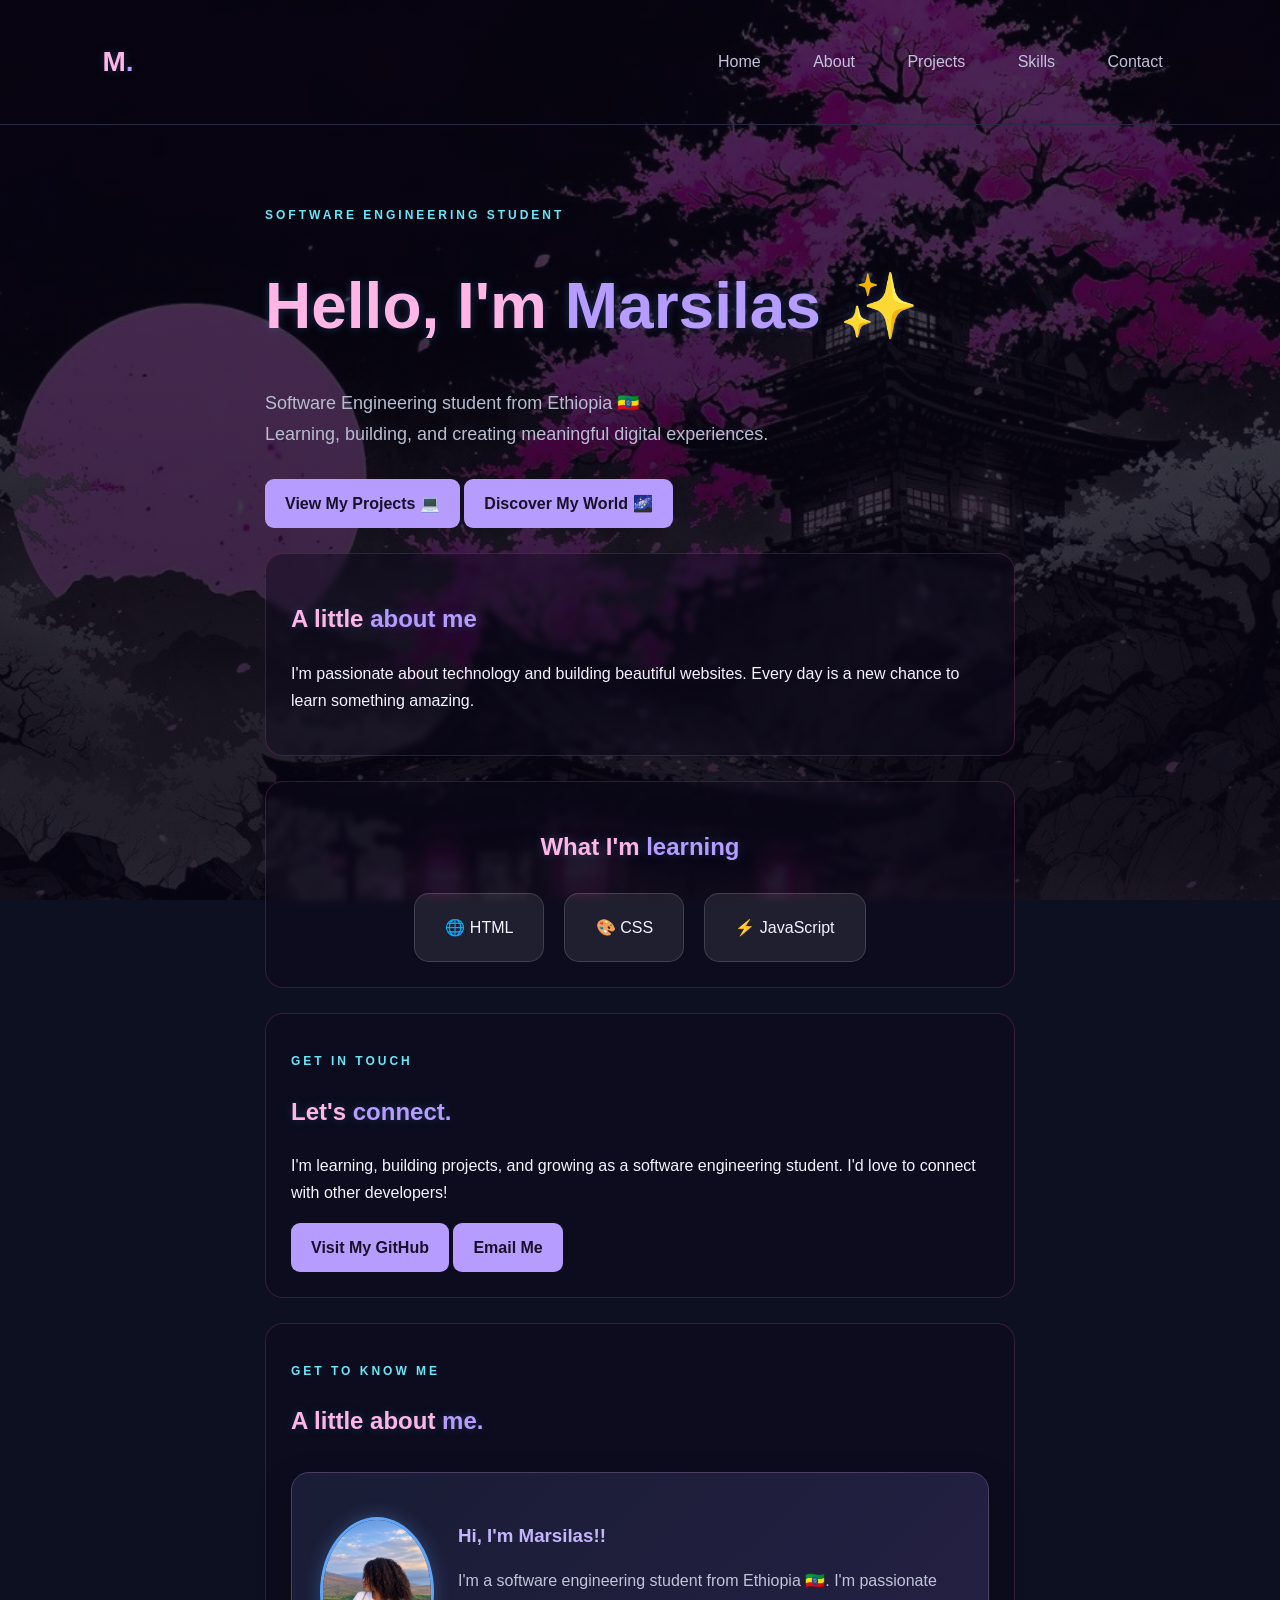
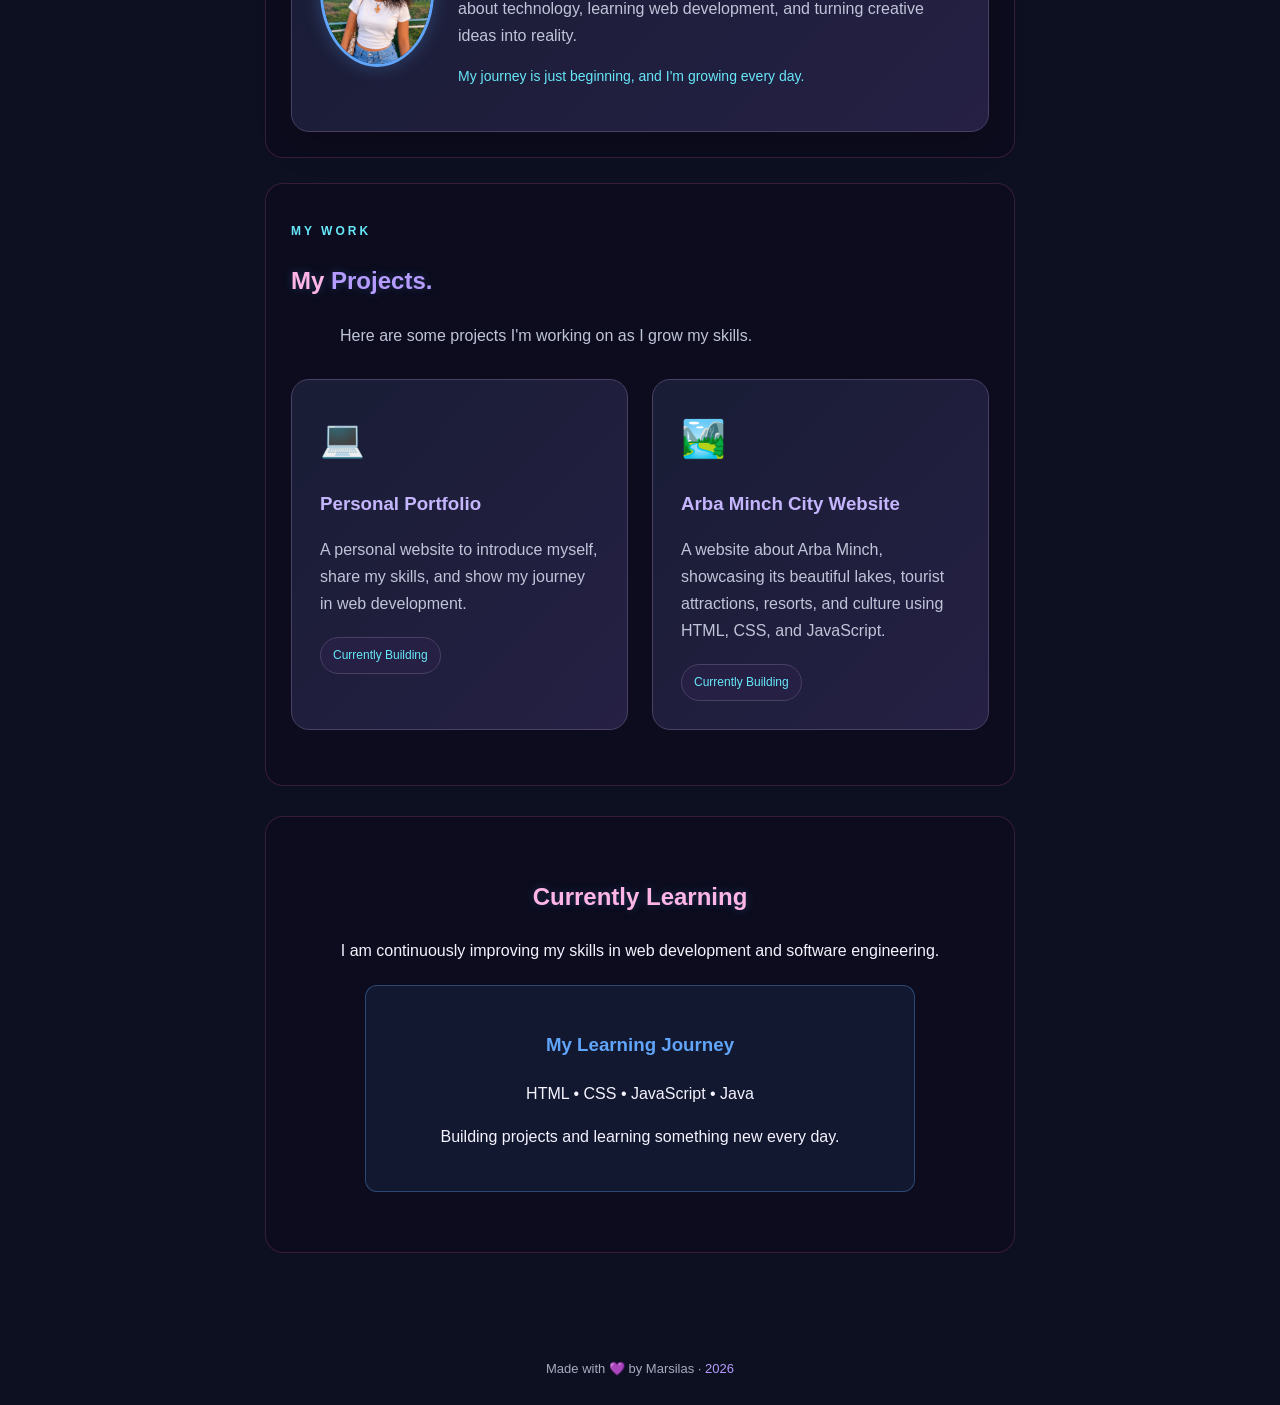
==== commit 1c83df97: "finalize portfolio home page" ====
--- a/index.html
+++ b/index.html
@@ -23,9 +23,14 @@
     <p class="tag">SOFTWARE ENGINEERING STUDENT</p>
     <h1>Hello, I'm <span>Marsilas </span> </span> ✨</h1>
    
-    <p class="intro">From Ethiopia 🇪🇹 — learning, creating, and turning ideas into reality.</p>
-    <a class="button" href="#about">Discover My World ↗️</a>
+   <p class="intro">
+    Software Engineering student from Ethiopia 🇪🇹
+    <br>
+    Learning, building, and creating meaningful digital experiences.
+</p>
 
+<a class="button" href="projects.html">View My Projects 💻</a>
+<a class="button" href="#about">Discover My World 🌌</a>
     <section id="about">
       <h2>A little <span>about me</span></h2>
       <p>I'm passionate about technology and building beautiful websites. Every day is a new chance to learn something amazing.</p>
--- a/style.css
+++ b/style.css
@@ -6,7 +6,7 @@
   background-color: #0c1020;
   background-image:
     linear-gradient(rgba(8, 5, 20, 0.72), rgba(8, 5, 20, 0.82)),
-    url("moon.jfif");
+    url("ii.jpg");
   background-size: cover;
   background-position: center;
   background-attachment: fixed;
